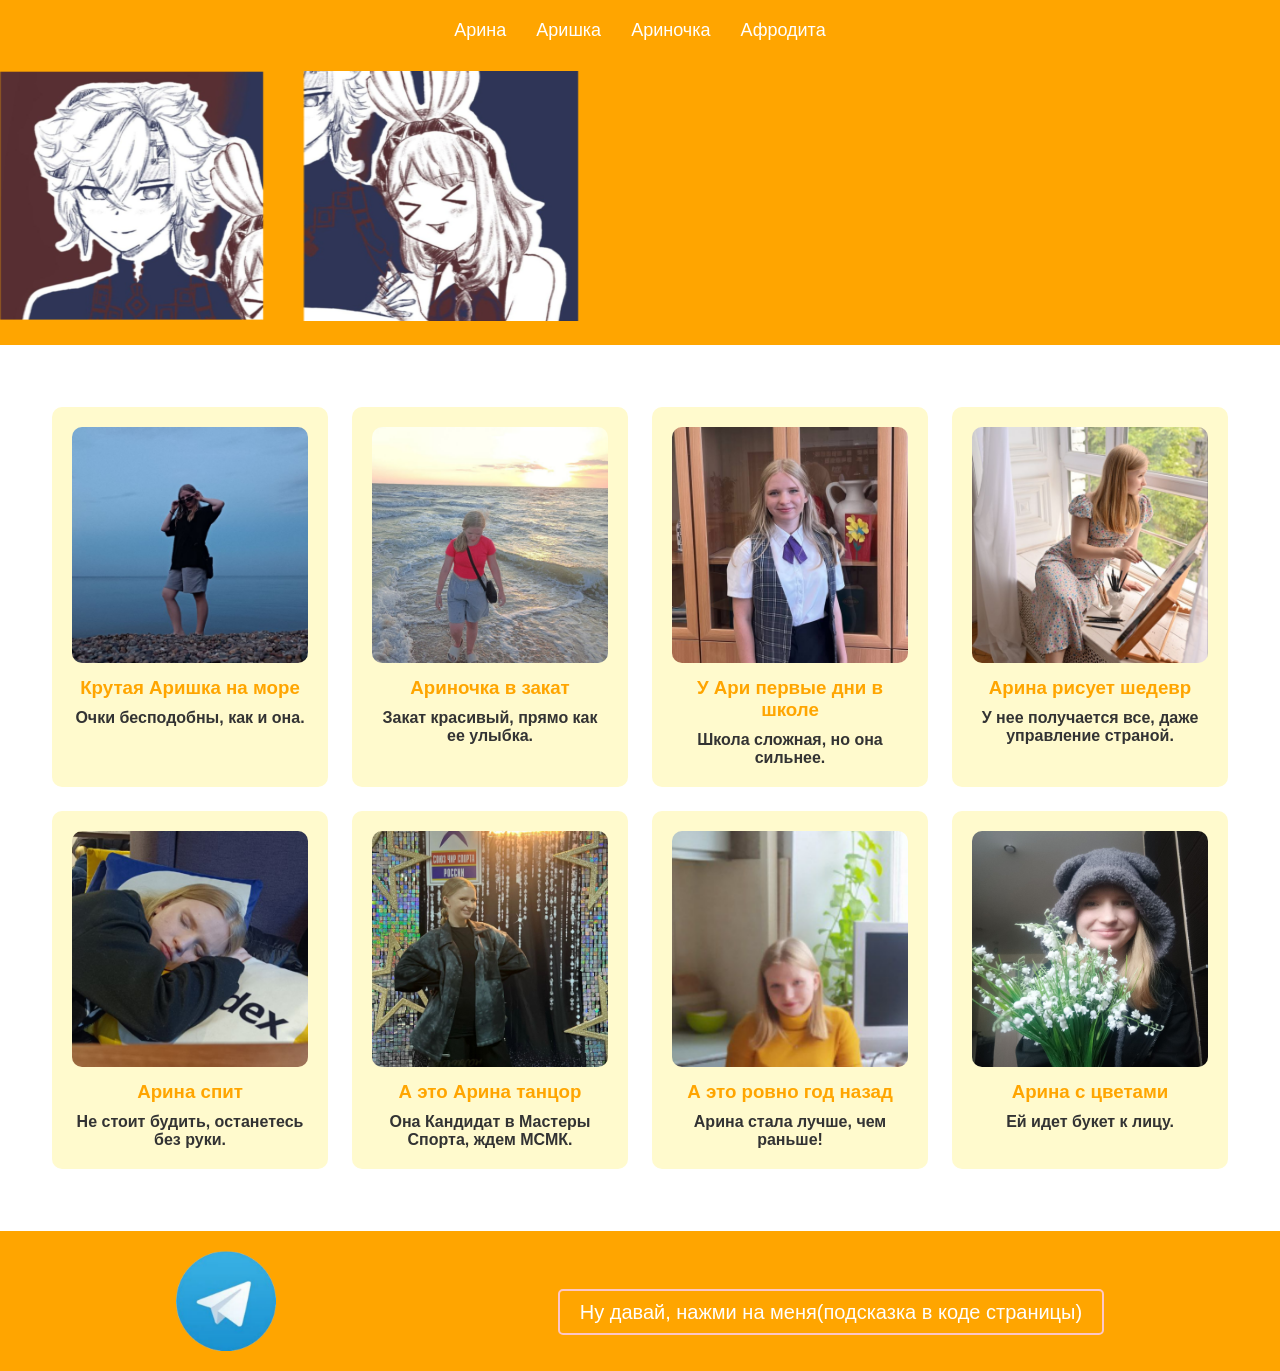
==== index.html @ 45c8c507 "Update and rename Аришка.html to index.html Поменял название на index" ====
<!DOCTYPE html>
<html lang="ru">
<head>
    <meta charset="UTF-8">
    <meta name="viewport" content="width=device-width, initial-scale=1.0">
    <title>С Днем Рождения, Аришка</title>
    <link rel="stylesheet" href="Аришка_красиви.css"> <!-- аришка, зайди в мой тг (нажми на иконку телеги) и в описании дальнейшие действия-->
</head>
<body>
    <header>
        <div class="container">
            <nav>
                <ul>
                    <li><a href="#arina1">Арина</a></li>
                    <li><a href="#arina4">Аришка</a></li>
                    <li><a href="#arina6">Ариночка</a></li>
                    <li><a href="#arina8">Афродита</a></li>
                </ul>
            </nav>

           
            

        </div>
        <div class="logo1">
            <img src="ава_и_а.png" alt="Парная ава" height="250px" width="580px">
        </div>

    </header>

    <section class="products">
        <div class="container">
            <div class="product" id="arina1">
                <img src="арина_очки.png" alt="Аришка 1">
                <h3>Крутая Аришка на море</h3>
                <p>Очки бесподобны, как и она.</p>
            </div>
            <div class="product" id="arina2">
                <img src="арина_закат.png" alt="Аришка 2">
                <h3>Ариночка в закат</h3>
                <p>Закат красивый, прямо как ее улыбка.</p>
            </div>
            <div class="product" id="arina3">
                <img src="арина_школа.png" alt="Аришка 3">
                <h3>У Ари первые дни в школе</h3>
                <p>Школа сложная, но она сильнее.</p>
            </div>
            <div class="product" id="arina4">
                <img src="арина_рисует.png" alt="Аришка 4">
                <h3>Арина рисует шедевр</h3>
                <p>У нее получается все, даже управление страной.</p>
            </div>
            <div class="product" id="arina5">
                <img src="арина_спит.png" alt="Аришка 5">
                <h3>Арина спит</h3>
                <p>Не стоит будить, останетесь без руки.</p>
            </div>
            <div class="product" id="arina6">
                <img src="арина_танцы.png" alt="Аришка 6">
                <h3>А это Арина танцор</h3>
                <p>Она Кандидат в Мастеры Спорта, ждем МСМК.</p>
            </div>
            <div class="product" id="arina7">
                <img src="арина_на_прошлом_др.png" alt="Аришка 7">
                <h3>А это ровно год назад</h3>
                <p>Арина стала лучше, чем раньше!</p>
            </div>
            <div class="product" id="arina8">
                <img src="арина_цветы.jpg" alt="Аришка 8">
                <h3>Арина с цветами</h3>
                <p>Ей идет букет к лицу.</p>
            </div>
        </div>
    </section>
    

    <footer>
        <div class="container">
            <a href="https://t.me/Aiatys1" class="telegram-link">
                <img src="ава_телега.png" alt="Telegram"> <div class="download-container">
                    <a href="анимационный ролик.mp4" download class="download-link">Ну давай, нажми на меня(подсказка в коде страницы)</a>
        </div>
            </a>
        </div>
    </footer>
</body>
</html>
---- Аришка_красиви.css ----
* {
    margin: 0;
    padding: 0;
    box-sizing: border-box;
}

body {
    font-family: Arial, sans-serif;
    background-image: url('аришка1.jpg');
    background-size: cover;
    background-position: center;
    color: #333;
}

header {
    background-color: #FFA500;
    padding: 20px 0px;
    text-align: center;
}

header nav ul {
    list-style: none;
    display: flex;
    justify-content: center;
}

header nav ul li {
    margin: 0 15px;
}

header nav ul li a {
    color: #fff;
    text-decoration: none;
    font-size: 18px;
}

header nav ul li a:hover {
    text-decoration: underline;
}

.products {
    padding: 50px 0;
    background-color: rgba(255, 255, 255, 0.9);
}

.container {
    display: flex;
    flex-wrap: wrap;
    justify-content: space-around;
    max-width: 1200px;
    margin: 0 auto;
}

.products .product {
    width: 23%;
    margin: 1%;
    text-align: center;
    background-color: #FFFACD;
    padding: 20px;
    border-radius: 10px;
    box-sizing: border-box;
}

.products .product img {
    width: 100%;
    height: auto;
    border-radius: 10px;
}

.products .product h3 {
    margin: 10px 0;
    color: #FFA500;
}

.products .product p {
    color: #333;
    font-weight: bold;
}

footer {
    background-color: #FFA500;
    padding: 20px 0;
    text-align: center;
}

footer .telegram-link {
    color: #fff;
    text-decoration: none;
    font-size: 20px;
    display: flex;
    align-items: center;
    justify-content: center;
}

footer .telegram-link img {
    width: 100px;
    height: 100px;
    margin-right: 10px;
}

footer .telegram-link:hover {
    text-decoration: underline;
}


.logo1 
{
    padding-right: 1000px;
    margin-top: 30px;
}

.logo2
{
    margin-right: 30px;
    margin-top: 30px;
}

.download-container {
    text-align: center;
    margin-top: 50px;
}

.download-link {
    font-size: 20px;
    color: #ffffff;
    text-decoration: none;
    border: 2px solid #fdc6c6;
    padding: 10px 20px;
    border-radius: 5px;
    transition: background-color 0.3s, color 0.3s;
}

.download-link:hover {
    background-color: #ea6f27;
    color: #cb3a3a;
}
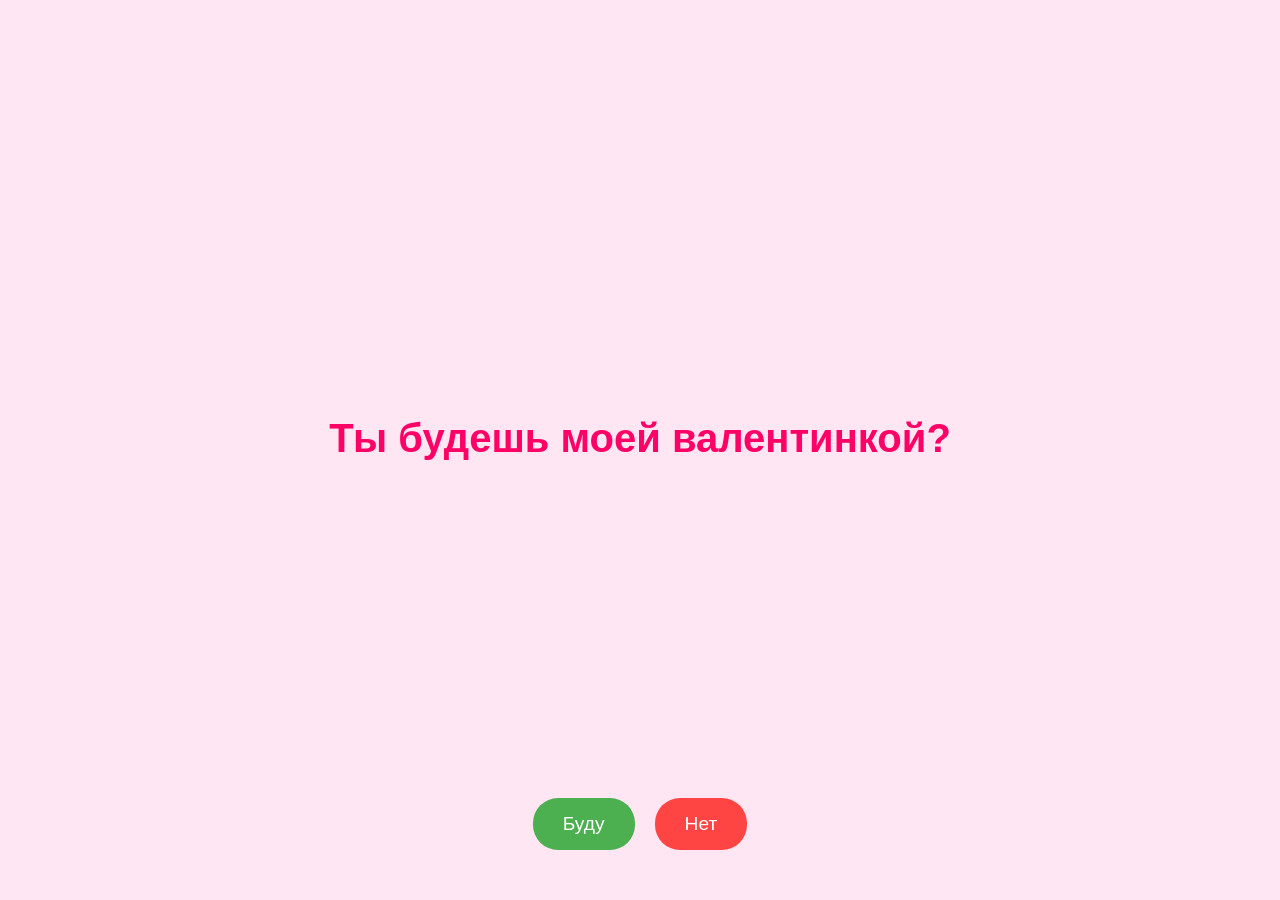
==== commit 0e0addee: "Update and rename Valentinka.html to index.html" ====
--- a/index.html
+++ b/index.html
@@ -3,85 +3,125 @@
 <head>
     <meta charset="UTF-8">
     <meta name="viewport" content="width=device-width, initial-scale=1.0">
-    <title>С Днем Рождения, Аришка</title>
-    <link rel="stylesheet" href="Аришка_красиви.css"> <!-- аришка, зайди в мой тг (нажми на иконку телеги) и в описании дальнейшие действия-->
+    <title>Валентинка</title>
+    <style>
+        body {
+            margin: 0;
+            padding: 0;
+            display: flex;
+            flex-direction: column;
+            justify-content: center;
+            align-items: center;
+            min-height: 100vh;
+            background-color: #ffe6f2;
+            font-family: Arial, sans-serif;
+        }
+
+        .question {
+            font-size: 2.5em;
+            color: #ff0066;
+            text-align: center;
+            margin-bottom: 50px;
+        }
+
+        .buttons-container {
+            position: fixed;
+            bottom: 50px;
+            display: flex;
+            gap: 20px;
+        }
+
+        .btn {
+            padding: 15px 30px;
+            border: none;
+            border-radius: 25px;
+            font-size: 1.2em;
+            cursor: pointer;
+            transition: all 0.3s ease;
+        }
+
+        #yesBtn {
+            background-color: #4CAF50;
+            color: white;
+        }
+
+        #noBtn {
+            background-color: #ff4444;
+            color: white;
+        }
+
+        .hidden {
+            display: none;
+        }
+
+        .valentine-img {
+            max-width: 80%;
+            max-height: 80vh;
+            margin-top: 20px;
+            border-radius: 15px;
+            box-shadow: 0 0 20px rgba(0,0,0,0.3);
+        }
+
+        .full-screen {
+            position: fixed;
+            top: 0;
+            left: 0;
+            width: 100vw !important;
+            height: 100vh !important;
+            border-radius: 0 !important;
+            z-index: 1000;
+        }
+    </style>
 </head>
 <body>
-    <header>
-        <div class="container">
-            <nav>
-                <ul>
-                    <li><a href="#arina1">Арина</a></li>
-                    <li><a href="#arina4">Аришка</a></li>
-                    <li><a href="#arina6">Ариночка</a></li>
-                    <li><a href="#arina8">Афродита</a></li>
-                </ul>
-            </nav>
+    <h1 class="question">Ты будешь моей валентинкой?</h1>
+    
+    <div class="buttons-container">
+        <button id="yesBtn" class="btn">Буду</button>
+        <button id="noBtn" class="btn">Нет</button>
+    </div>
 
-           
+    <img src="valentinka.png" alt="Valentine" class="hidden valentine-img">
+
+    <script>
+        const yesBtn = document.getElementById('yesBtn');
+        const noBtn = document.getElementById('noBtn');
+        const valentineImg = document.querySelector('.valentine-img');
+        let clickCount = 0;
+        let scale = 1;
+
+        const noBtnTexts = [
+            'точно нет?',
+            'пожалуйстаа(((',
+            'я буду плакать(',
+            'я буду плакать('
+        ];
+
+        noBtn.addEventListener('click', () => {
+            clickCount++;
             
+            // Изменение текста кнопки "Нет"
+            if (clickCount <= 3) {
+                noBtn.textContent = noBtnTexts[clickCount - 1];
+            }
 
-        </div>
-        <div class="logo1">
-            <img src="ава_и_а.png" alt="Парная ава" height="250px" width="580px">
-        </div>
+            // Увеличение кнопки "Да"
+            if (clickCount <= 4) {
+                scale += 1;
+                yesBtn.style.transform = `scale(${scale})`;
+                
+                if (clickCount === 4) {
+                    yesBtn.classList.add('full-screen');
+                }
+            }
+        });
 
-    </header>
-
-    <section class="products">
-        <div class="container">
-            <div class="product" id="arina1">
-                <img src="арина_очки.png" alt="Аришка 1">
-                <h3>Крутая Аришка на море</h3>
-                <p>Очки бесподобны, как и она.</p>
-            </div>
-            <div class="product" id="arina2">
-                <img src="арина_закат.png" alt="Аришка 2">
-                <h3>Ариночка в закат</h3>
-                <p>Закат красивый, прямо как ее улыбка.</p>
-            </div>
-            <div class="product" id="arina3">
-                <img src="арина_школа.png" alt="Аришка 3">
-                <h3>У Ари первые дни в школе</h3>
-                <p>Школа сложная, но она сильнее.</p>
-            </div>
-            <div class="product" id="arina4">
-                <img src="арина_рисует.png" alt="Аришка 4">
-                <h3>Арина рисует шедевр</h3>
-                <p>У нее получается все, даже управление страной.</p>
-            </div>
-            <div class="product" id="arina5">
-                <img src="арина_спит.png" alt="Аришка 5">
-                <h3>Арина спит</h3>
-                <p>Не стоит будить, останетесь без руки.</p>
-            </div>
-            <div class="product" id="arina6">
-                <img src="арина_танцы.png" alt="Аришка 6">
-                <h3>А это Арина танцор</h3>
-                <p>Она Кандидат в Мастеры Спорта, ждем МСМК.</p>
-            </div>
-            <div class="product" id="arina7">
-                <img src="арина_на_прошлом_др.png" alt="Аришка 7">
-                <h3>А это ровно год назад</h3>
-                <p>Арина стала лучше, чем раньше!</p>
-            </div>
-            <div class="product" id="arina8">
-                <img src="арина_цветы.jpg" alt="Аришка 8">
-                <h3>Арина с цветами</h3>
-                <p>Ей идет букет к лицу.</p>
-            </div>
-        </div>
-    </section>
-    
-
-    <footer>
-        <div class="container">
-            <a href="https://t.me/Aiatys1" class="telegram-link">
-                <img src="ава_телега.png" alt="Telegram"> <div class="download-container">
-                    <a href="анимационный ролик.mp4" download class="download-link">Ну давай, нажми на меня(подсказка в коде страницы)</a>
-        </div>
-            </a>
-        </div>
-    </footer>
+        yesBtn.addEventListener('click', () => {
+            valentineImg.classList.remove('hidden');
+            yesBtn.classList.add('hidden');
+            noBtn.classList.add('hidden');
+            document.querySelector('.question').classList.add('hidden');
+        });
+    </script>
 </body>
 </html>
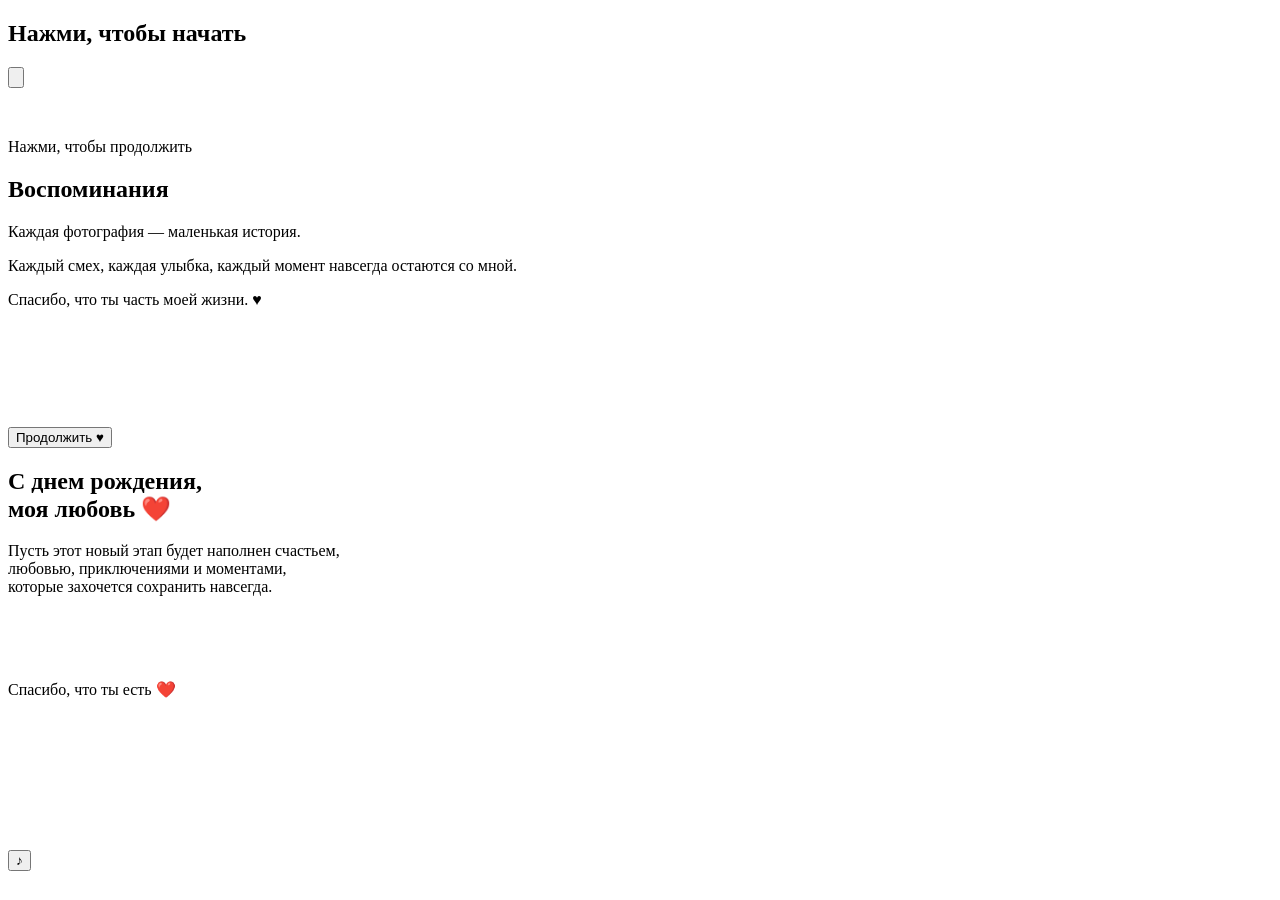
==== commit 9516f588: "Update index.html" ====
--- a/index.html
+++ b/index.html
@@ -1,127 +1,73 @@
 <!DOCTYPE html>
 <html lang="ru">
 <head>
-    <meta charset="UTF-8">
-    <meta name="viewport" content="width=device-width, initial-scale=1.0">
-    <title>Валентинка</title>
-    <style>
-        body {
-            margin: 0;
-            padding: 0;
-            display: flex;
-            flex-direction: column;
-            justify-content: center;
-            align-items: center;
-            min-height: 100vh;
-            background-color: #ffe6f2;
-            font-family: Arial, sans-serif;
-        }
-
-        .question {
-            font-size: 2.5em;
-            color: #ff0066;
-            text-align: center;
-            margin-bottom: 50px;
-        }
-
-        .buttons-container {
-            position: fixed;
-            bottom: 50px;
-            display: flex;
-            gap: 20px;
-        }
-
-        .btn {
-            padding: 15px 30px;
-            border: none;
-            border-radius: 25px;
-            font-size: 1.2em;
-            cursor: pointer;
-            transition: all 0.3s ease;
-        }
-
-        #yesBtn {
-            background-color: #4CAF50;
-            color: white;
-        }
-
-        #noBtn {
-            background-color: #ff4444;
-            color: white;
-        }
-
-        .hidden {
-            display: none;
-        }
-
-        .valentine-img {
-            max-width: 80%;
-            max-height: 80vh;
-            margin-top: 20px;
-            border-radius: 15px;
-            box-shadow: 0 0 20px rgba(0,0,0,0.3);
-        }
-
-        .full-screen {
-            position: fixed;
-            top: 0;
-            left: 0;
-            width: 100vw !important;
-            height: 100vh !important;
-            border-radius: 0 !important;
-            z-index: 1000;
-        }
-    </style>
+  <meta charset="utf-8">
+  <meta name="viewport" content="width=device-width, initial-scale=1, viewport-fit=cover">
+  <meta name="theme-color" content="#0d1b40">
+  <title>С днём рождения ❤️</title>
+  <link rel="preconnect" href="https://fonts.googleapis.com">
+  <link rel="preconnect" href="https://fonts.gstatic.com" crossorigin>
+  <link href="https://fonts.googleapis.com/css2?family=Caveat:wght@500&family=Fraunces:ital,opsz,wght@0,9..144,600;1,9..144,500&display=swap" rel="stylesheet">
+  <link rel="stylesheet" href="style.css">
 </head>
 <body>
-    <h1 class="question">Ты будешь моей валентинкой?</h1>
-    
-    <div class="buttons-container">
-        <button id="yesBtn" class="btn">Буду</button>
-        <button id="noBtn" class="btn">Нет</button>
+<main id="app">
+
+  <!-- Сцена 1: пластинка. data-delay = через сколько мс после входа в сцену элемент появится -->
+  <section class="scene s1 is-active" data-scene="1">
+    <h1 class="title pop" data-delay="200">Нажми, чтобы начать</h1>
+    <div class="player pop" id="player" data-delay="600">
+      <div class="vinyl"></div>
+      <button class="play" id="playBtn" aria-label="Play"><svg viewBox="0 0 24 24"><path d="M7 4.5v15l12-7.5z"/></svg></button>
+      <div class="tonearm"></div>
     </div>
+  </section>
 
-    <img src="valentinka.png" alt="Valentine" class="hidden valentine-img">
+  <!-- Сцена 2: поздравление -->
+  <section class="scene s2" data-scene="2">
+    <figure class="card pop" data-delay="700" style="--r:-2deg">
+      <img src="assets/girl-photo.jpg" alt="" draggable="false">
+      <i class="deco flower"></i><i class="deco cake"></i><i class="deco spark a"></i>
+    </figure>
+    <div class="wish" id="wish"></div>
+    <p class="hint pop" id="hint2">Нажми, чтобы продолжить</p>
+  </section>
 
-    <script>
-        const yesBtn = document.getElementById('yesBtn');
-        const noBtn = document.getElementById('noBtn');
-        const valentineImg = document.querySelector('.valentine-img');
-        let clickCount = 0;
-        let scale = 1;
+  <!-- Сцена 3: воспоминания -->
+  <section class="scene s3" data-scene="3">
+    <div class="memo-text">
+      <h2 class="pop" data-split data-delay="500">Воспоминания</h2>
+      <i class="rule pop" data-delay="1100"></i>
+      <p class="pop" data-delay="1300">Каждая фотография — маленькая история.</p>
+      <p class="pop" data-delay="1700">Каждый смех, каждая улыбка, каждый момент навсегда остаются со мной.</p>
+      <p class="pop" data-delay="2100">Спасибо, что ты часть моей жизни. ♥</p>
+    </div>
+    <div class="polaroids">
+      <figure class="polaroid p1 pop" data-delay="1800" style="--r:-4deg"><img src="assets/memory1.jpg" alt="" draggable="false"><i class="deco spark b"></i></figure>
+      <figure class="polaroid p2 pop" data-delay="2700" style="--r:3deg"><img src="assets/memory2.jpg" alt="" draggable="false"><i class="deco heart"></i></figure>
+      <figure class="polaroid p3 pop" data-delay="3600" style="--r:-1.5deg"><img src="assets/memory3.jpg" alt="" draggable="false"></figure>
+    </div>
+    <button class="next pop" id="toFinal" data-delay="4800">Продолжить ♥</button>
+  </section>
 
-        const noBtnTexts = [
-            'точно нет?',
-            'пожалуйстаа(((',
-            'я буду плакать(',
-            'я буду плакать('
-        ];
+  <!-- Сцена 4: финал -->
+  <section class="scene s4" data-scene="4">
+    <div class="particles"></div>
+    <h2 class="pop" data-split data-delay="700">С днем рождения, <br> моя любовь ❤️</h2>
+    <p class="final-text pop" data-delay="2100">Пусть этот новый этап будет наполнен счастьем,<br>любовью, приключениями и моментами,<br>которые захочется сохранить навсегда.</p>
+    <div class="pair">
+      <figure class="polaroid pop" data-delay="3700" style="--r:-4deg"><img src="assets/final1.jpg" alt="" draggable="false"></figure>
+      <figure class="polaroid pop" data-delay="4500" style="--r:3.5deg"><img src="assets/final2.jpg" alt="" draggable="false"><i class="deco heart"></i></figure>
+    </div>
+    <p class="closing pop" data-delay="5900">Спасибо, что ты есть ❤️</p>
+  </section>
 
-        noBtn.addEventListener('click', () => {
-            clickCount++;
-            
-            // Изменение текста кнопки "Нет"
-            if (clickCount <= 3) {
-                noBtn.textContent = noBtnTexts[clickCount - 1];
-            }
+</main>
 
-            // Увеличение кнопки "Да"
-            if (clickCount <= 4) {
-                scale += 1;
-                yesBtn.style.transform = `scale(${scale})`;
-                
-                if (clickCount === 4) {
-                    yesBtn.classList.add('full-screen');
-                }
-            }
-        });
-
-        yesBtn.addEventListener('click', () => {
-            valentineImg.classList.remove('hidden');
-            yesBtn.classList.add('hidden');
-            noBtn.classList.add('hidden');
-            document.querySelector('.question').classList.add('hidden');
-        });
-    </script>
+<div class="veil" id="veil"></div>
+<div class="grain"></div>
+<button class="music" id="musicBtn" aria-label="Музыка вкл/выкл">♪</button>
+<canvas id="confetti"></canvas>
+<script src="script.js"></script>
 </body>
 </html>
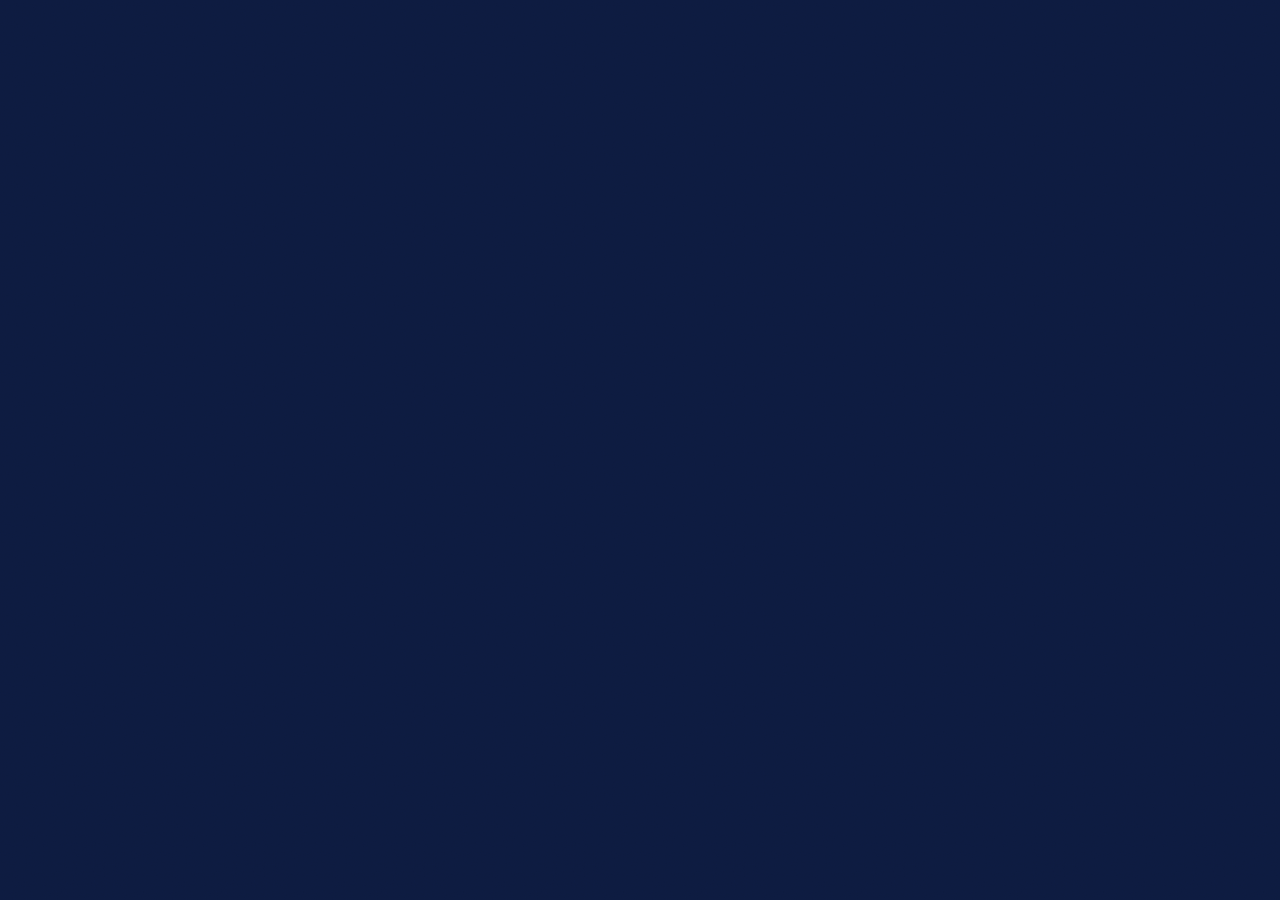
==== commit a0af2765: "Add files via upload" ====
--- a/index.html
+++ b/index.html
@@ -1,73 +1,73 @@
-<!DOCTYPE html>
-<html lang="ru">
-<head>
-  <meta charset="utf-8">
-  <meta name="viewport" content="width=device-width, initial-scale=1, viewport-fit=cover">
-  <meta name="theme-color" content="#0d1b40">
-  <title>С днём рождения ❤️</title>
-  <link rel="preconnect" href="https://fonts.googleapis.com">
-  <link rel="preconnect" href="https://fonts.gstatic.com" crossorigin>
-  <link href="https://fonts.googleapis.com/css2?family=Caveat:wght@500&family=Fraunces:ital,opsz,wght@0,9..144,600;1,9..144,500&display=swap" rel="stylesheet">
-  <link rel="stylesheet" href="style.css">
-</head>
-<body>
-<main id="app">
-
-  <!-- Сцена 1: пластинка. data-delay = через сколько мс после входа в сцену элемент появится -->
-  <section class="scene s1 is-active" data-scene="1">
-    <h1 class="title pop" data-delay="200">Нажми, чтобы начать</h1>
-    <div class="player pop" id="player" data-delay="600">
-      <div class="vinyl"></div>
-      <button class="play" id="playBtn" aria-label="Play"><svg viewBox="0 0 24 24"><path d="M7 4.5v15l12-7.5z"/></svg></button>
-      <div class="tonearm"></div>
-    </div>
-  </section>
-
-  <!-- Сцена 2: поздравление -->
-  <section class="scene s2" data-scene="2">
-    <figure class="card pop" data-delay="700" style="--r:-2deg">
-      <img src="assets/girl-photo.jpg" alt="" draggable="false">
-      <i class="deco flower"></i><i class="deco cake"></i><i class="deco spark a"></i>
-    </figure>
-    <div class="wish" id="wish"></div>
-    <p class="hint pop" id="hint2">Нажми, чтобы продолжить</p>
-  </section>
-
-  <!-- Сцена 3: воспоминания -->
-  <section class="scene s3" data-scene="3">
-    <div class="memo-text">
-      <h2 class="pop" data-split data-delay="500">Воспоминания</h2>
-      <i class="rule pop" data-delay="1100"></i>
-      <p class="pop" data-delay="1300">Каждая фотография — маленькая история.</p>
-      <p class="pop" data-delay="1700">Каждый смех, каждая улыбка, каждый момент навсегда остаются со мной.</p>
-      <p class="pop" data-delay="2100">Спасибо, что ты часть моей жизни. ♥</p>
-    </div>
-    <div class="polaroids">
-      <figure class="polaroid p1 pop" data-delay="1800" style="--r:-4deg"><img src="assets/memory1.jpg" alt="" draggable="false"><i class="deco spark b"></i></figure>
-      <figure class="polaroid p2 pop" data-delay="2700" style="--r:3deg"><img src="assets/memory2.jpg" alt="" draggable="false"><i class="deco heart"></i></figure>
-      <figure class="polaroid p3 pop" data-delay="3600" style="--r:-1.5deg"><img src="assets/memory3.jpg" alt="" draggable="false"></figure>
-    </div>
-    <button class="next pop" id="toFinal" data-delay="4800">Продолжить ♥</button>
-  </section>
-
-  <!-- Сцена 4: финал -->
-  <section class="scene s4" data-scene="4">
-    <div class="particles"></div>
-    <h2 class="pop" data-split data-delay="700">С днем рождения, <br> моя любовь ❤️</h2>
-    <p class="final-text pop" data-delay="2100">Пусть этот новый этап будет наполнен счастьем,<br>любовью, приключениями и моментами,<br>которые захочется сохранить навсегда.</p>
-    <div class="pair">
-      <figure class="polaroid pop" data-delay="3700" style="--r:-4deg"><img src="assets/final1.jpg" alt="" draggable="false"></figure>
-      <figure class="polaroid pop" data-delay="4500" style="--r:3.5deg"><img src="assets/final2.jpg" alt="" draggable="false"><i class="deco heart"></i></figure>
-    </div>
-    <p class="closing pop" data-delay="5900">Спасибо, что ты есть ❤️</p>
-  </section>
-
-</main>
-
-<div class="veil" id="veil"></div>
-<div class="grain"></div>
-<button class="music" id="musicBtn" aria-label="Музыка вкл/выкл">♪</button>
-<canvas id="confetti"></canvas>
-<script src="script.js"></script>
-</body>
-</html>
+<!DOCTYPE html>
+<html lang="ru">
+<head>
+  <meta charset="utf-8">
+  <meta name="viewport" content="width=device-width, initial-scale=1, viewport-fit=cover">
+  <meta name="theme-color" content="#0d1b40">
+  <title>С днём рождения ❤️</title>
+  <link rel="preconnect" href="https://fonts.googleapis.com">
+  <link rel="preconnect" href="https://fonts.gstatic.com" crossorigin>
+  <link href="https://fonts.googleapis.com/css2?family=Caveat:wght@500&family=Fraunces:ital,opsz,wght@0,9..144,600;1,9..144,500&display=swap" rel="stylesheet">
+  <link rel="stylesheet" href="style.css">
+</head>
+<body>
+<main id="app">
+
+  <!-- Сцена 1: пластинка. data-delay = через сколько мс после входа в сцену элемент появится -->
+  <section class="scene s1 is-active" data-scene="1">
+    <h1 class="title pop" data-delay="200">Нажми, чтобы начать</h1>
+    <div class="player pop" id="player" data-delay="600">
+      <div class="vinyl"></div>
+      <button class="play" id="playBtn" aria-label="Play"><svg viewBox="0 0 24 24"><path d="M7 4.5v15l12-7.5z"/></svg></button>
+      <div class="tonearm"></div>
+    </div>
+  </section>
+
+  <!-- Сцена 2: поздравление -->
+  <section class="scene s2" data-scene="2">
+    <figure class="card pop" data-delay="700" style="--r:-2deg">
+      <img src="assets/girl-photo.jpg" alt="" draggable="false">
+      <i class="deco flower"></i><i class="deco cake"></i><i class="deco spark a"></i>
+    </figure>
+    <div class="wish" id="wish"></div>
+    <p class="hint pop" id="hint2">Нажми, чтобы продолжить</p>
+  </section>
+
+  <!-- Сцена 3: воспоминания -->
+  <section class="scene s3" data-scene="3">
+    <div class="memo-text">
+      <h2 class="pop" data-split data-delay="500">Воспоминания</h2>
+      <i class="rule pop" data-delay="1100"></i>
+      <p class="pop" data-delay="1300">Каждая фотография — маленькая история.</p>
+      <p class="pop" data-delay="1700">Каждый смех, каждая улыбка, каждый момент навсегда остаются со мной.</p>
+      <p class="pop" data-delay="2100">Спасибо, что ты часть моей жизни. ♥</p>
+    </div>
+    <div class="polaroids">
+      <figure class="polaroid p1 pop" data-delay="1800" style="--r:-4deg"><img src="assets/memory1.jpg" alt="" draggable="false"><i class="deco spark b"></i></figure>
+      <figure class="polaroid p2 pop" data-delay="2700" style="--r:3deg"><img src="assets/memory2.jpg" alt="" draggable="false"><i class="deco heart"></i></figure>
+      <figure class="polaroid p3 pop" data-delay="3600" style="--r:-1.5deg"><img src="assets/memory3.jpg" alt="" draggable="false"></figure>
+    </div>
+    <button class="next pop" id="toFinal" data-delay="4800">Продолжить ♥</button>
+  </section>
+
+  <!-- Сцена 4: финал -->
+  <section class="scene s4" data-scene="4">
+    <div class="particles"></div>
+    <h2 class="pop" data-split data-delay="700">С днем рождения, <br> моя любовь ❤️</h2>
+    <p class="final-text pop" data-delay="2100">Пусть этот новый этап будет наполнен счастьем,<br>любовью, приключениями и моментами,<br>которые захочется сохранить навсегда.</p>
+    <div class="pair">
+      <figure class="polaroid pop" data-delay="3700" style="--r:-4deg"><img src="assets/final1.jpg" alt="" draggable="false"></figure>
+      <figure class="polaroid pop" data-delay="4500" style="--r:3.5deg"><img src="assets/final2.jpg" alt="" draggable="false"><i class="deco heart"></i></figure>
+    </div>
+    <p class="closing pop" data-delay="5900">Спасибо, что ты есть ❤️</p>
+  </section>
+
+</main>
+
+<div class="veil" id="veil"></div>
+<div class="grain"></div>
+<button class="music" id="musicBtn" aria-label="Музыка вкл/выкл">♪</button>
+<canvas id="confetti"></canvas>
+<script src="script.js"></script>
+</body>
+</html>
--- a/style.css
+++ b/style.css
@@ -0,0 +1,147 @@
+/* ===== Переменные ===== */
+:root{
+  --navy:#14295c; --deep:#0d1b40; --blue:#3d4f87; --ivory:#f6f1e4; --sky:#a9c6ee; --gold:#c9a45c;
+  --ease:cubic-bezier(.22,.8,.2,1);
+  --serif:"Fraunces",Georgia,"Times New Roman",serif;
+  --hand:"Caveat","Segoe Script","Bradley Hand",cursive;
+  --pad:clamp(6px,1.1vmin,12px);
+  /* Декор: SVG прямо в CSS, без внешних файлов */
+  --spark:url("data:image/svg+xml,%3Csvg xmlns='http://www.w3.org/2000/svg' viewBox='0 0 40 40'%3E%3Cpath d='M20 2c1 10 8 17 18 18-10 1-17 8-18 18-1-10-8-17-18-18C12 19 19 12 20 2z' fill='rgb(201,164,92)'/%3E%3C/svg%3E");
+  --heart:url("data:image/svg+xml,%3Csvg xmlns='http://www.w3.org/2000/svg' viewBox='0 0 40 40'%3E%3Cpath d='M20 35C6 25 4 15 11 10c4-3 8-1 9 3 1-4 5-6 9-3 7 5 5 15-9 25z' fill='rgb(169,198,238)' stroke='white' stroke-width='2'/%3E%3C/svg%3E");
+  --flower:url("data:image/svg+xml,%3Csvg xmlns='http://www.w3.org/2000/svg' viewBox='0 0 40 40'%3E%3Cg fill='rgb(169,198,238)' stroke='rgb(61,79,135)'%3E%3Ccircle cx='20' cy='9' r='7'/%3E%3Ccircle cx='31' cy='17' r='7'/%3E%3Ccircle cx='27' cy='30' r='7'/%3E%3Ccircle cx='13' cy='30' r='7'/%3E%3Ccircle cx='9' cy='17' r='7'/%3E%3C/g%3E%3Ccircle cx='20' cy='20' r='5' fill='rgb(201,164,92)'/%3E%3C/svg%3E");
+  --cake:url("data:image/svg+xml,%3Csvg xmlns='http://www.w3.org/2000/svg' viewBox='0 0 40 40'%3E%3Cg stroke='rgb(20,41,92)' stroke-width='1.2'%3E%3Crect x='5' y='24' width='30' height='12' rx='3' fill='white'/%3E%3Crect x='10' y='16' width='20' height='8' rx='2' fill='rgb(169,198,238)'/%3E%3Cpath d='M16 16v-5M20 16v-6M24 16v-5'/%3E%3C/g%3E%3Cg fill='rgb(201,164,92)'%3E%3Ccircle cx='16' cy='9' r='2'/%3E%3Ccircle cx='20' cy='8' r='2'/%3E%3Ccircle cx='24' cy='9' r='2'/%3E%3C/g%3E%3C/svg%3E");
+  --noise:url("data:image/svg+xml,%3Csvg xmlns='http://www.w3.org/2000/svg' width='160' height='160'%3E%3Cfilter id='n'%3E%3CfeTurbulence type='fractalNoise' baseFrequency='.9' numOctaves='2'/%3E%3C/filter%3E%3Crect width='160' height='160' filter='url(%23n)'/%3E%3C/svg%3E");
+}
+*{box-sizing:border-box;margin:0;-webkit-tap-highlight-color:transparent}
+html,body{height:100%;overflow:hidden;overscroll-behavior:none;background:var(--deep);-webkit-text-size-adjust:100%}
+body{font-family:var(--hand);-webkit-font-smoothing:antialiased;user-select:none;-webkit-user-select:none;touch-action:manipulation}
+button{font:inherit;border:0;background:none;color:inherit;cursor:pointer}
+img{display:block;width:100%;pointer-events:none}
+#app{position:relative;width:100%;height:100vh;height:100dvh;overflow:hidden;opacity:0;transition:opacity .9s ease}
+.ready #app{opacity:1}          /* ничего не показываем, пока не загрузились шрифты и фото */
+.grain{position:fixed;inset:0;z-index:3;pointer-events:none;opacity:.07;mix-blend-mode:overlay;background:var(--noise)}
+.veil{position:fixed;inset:0;z-index:3;pointer-events:none;opacity:0;background:radial-gradient(circle,rgba(255,255,255,.95),rgba(169,198,238,.4) 40%,transparent 68%)}
+.veil.go{animation:veil 1.4s ease-out}
+
+/* ===== Сцены и переходы ===== */
+.scene{position:absolute;inset:0;display:flex;align-items:center;justify-content:center;overflow-x:hidden;overflow-y:auto;
+  opacity:0;visibility:hidden;pointer-events:none;filter:blur(8px);transform:scale(1.02);
+  padding:max(4dvh,env(safe-area-inset-top)) max(6vw,env(safe-area-inset-right)) max(4dvh,env(safe-area-inset-bottom)) max(6vw,env(safe-area-inset-left));
+  transition:opacity 1s ease,filter 1s ease,transform 1.1s var(--ease),visibility 0s 1s}
+.scene.is-active{opacity:1;visibility:visible;pointer-events:auto;filter:none;transform:none;
+  transition:opacity 1s ease,filter 1s ease,transform 1.1s var(--ease),visibility 0s}
+.s2.is-active{animation:iris 1.6s cubic-bezier(.65,0,.25,1) both}   /* светлая сцена «раскрывается» из центра пластинки */
+
+/* Общий механизм появления (JS добавляет .is-shown). Для плавности — blur→резкость */
+.pop{--r:0deg;opacity:0;filter:blur(6px);transform:translateY(26px) scale(.93) rotate(calc(var(--r) - 5deg));
+  transition:opacity 1.1s ease,filter 1.1s ease,transform 1.3s var(--ease)}
+.pop.is-shown{opacity:1;filter:none;transform:rotate(var(--r))}
+.polaroid.is-shown,.card.is-shown{animation:sway 7s ease-in-out 1.4s infinite}
+.next.pop:not(.is-shown){pointer-events:none}
+.w{display:inline-block;opacity:0;filter:blur(8px);transform:translateY(.45em);
+  transition:opacity .9s ease,filter .9s ease,transform 1s var(--ease);transition-delay:calc(var(--i)*.14s)}
+.is-shown .w{opacity:1;filter:none;transform:none}
+
+/* ===== Сцена 1 ===== */
+.s1{flex-direction:column;gap:7dvh;background:radial-gradient(70% 60% at 50% 58%,#1f3f86,var(--navy) 55%,var(--deep))}
+.title{font-family:var(--serif);font-weight:600;font-size:clamp(2.6rem,9vw,4.8rem);color:var(--ivory);letter-spacing:.02em;text-shadow:0 6px 40px rgba(0,0,0,.4)}
+.player{--d:min(66vmin,420px);position:relative;width:var(--d);height:var(--d)}
+.vinyl{position:absolute;inset:0;border-radius:50%;
+  background:
+    conic-gradient(transparent,rgba(255,255,255,.1) 8%,transparent 18%,transparent 50%,rgba(255,255,255,.1) 58%,transparent 68%),
+    repeating-radial-gradient(circle,transparent 0 22px,rgba(255,255,255,.07) 23px 24px),
+    radial-gradient(circle,#3a3a3a,#161616 35%,#0b0b0b);
+  box-shadow:0 0 0 10px rgba(255,255,255,.04),0 30px 80px rgba(0,0,0,.55),0 0 110px rgba(110,150,255,.18)}
+.player.on .vinyl{animation:spin 3.2s linear infinite}
+.play{position:absolute;inset:34%;border-radius:50%;background:var(--ivory);display:grid;place-items:center;
+  box-shadow:0 0 0 5px rgba(201,164,92,.55),0 0 0 14px rgba(246,241,228,.08);animation:pulse 2.4s ease-in-out infinite}
+.play svg{width:40%;fill:var(--navy)}
+.player.on .play{animation:none;pointer-events:none}
+.tonearm{position:absolute;top:6%;right:4%;width:42%;height:7px;border-radius:4px;background:linear-gradient(#ececec,#b9bec8);
+  box-shadow:0 5px 12px rgba(0,0,0,.4);transform-origin:calc(100% - 4px) 50%;transform:rotate(22deg);transition:transform 1.2s var(--ease)}
+.tonearm::before{content:"";position:absolute;left:-6px;top:-4px;width:16px;height:15px;border-radius:3px;background:#c9ccd3}
+.tonearm::after{content:"";position:absolute;right:-6px;top:-7px;width:20px;height:20px;border-radius:50%;background:#d9dce2}
+.player.on .tonearm{transform:rotate(-34deg)}
+
+/* ===== Рамки и декор ===== */
+.polaroid,.card{position:relative;border-radius:6px;box-shadow:0 24px 50px rgba(8,16,50,.32),0 3px 8px rgba(8,16,50,.18)}
+.polaroid{background:var(--ivory);padding:var(--pad) var(--pad) calc(var(--pad)*4)}
+.polaroid img{aspect-ratio:1;object-fit:cover;border-radius:3px;background:linear-gradient(135deg,#cfdcf3,#eadfd0)}
+.card{background:var(--navy);border-radius:12px;padding:calc(var(--pad)*1.6) calc(var(--pad)*1.6) calc(var(--pad)*6)}
+.card img{aspect-ratio:4/5;object-fit:cover;border-radius:5px;background:linear-gradient(135deg,#27427f,#14295c)}
+.polaroid::before,.card::before{content:"";position:absolute;z-index:1;top:-9px;left:50%;width:34%;height:18px;margin-left:-17%;
+  background:rgba(201,164,92,.38);transform:rotate(-3deg);box-shadow:0 1px 2px rgba(0,0,0,.12)}
+.deco{position:absolute;z-index:2;width:clamp(30px,5vmin,52px);aspect-ratio:1;background:center/contain no-repeat;filter:drop-shadow(0 3px 5px rgba(0,0,0,.25));animation:sway 5s ease-in-out infinite}
+.flower{background-image:var(--flower);left:-4%;top:-5%}
+.cake{background-image:var(--cake);right:-5%;bottom:3%;width:clamp(36px,6.5vmin,64px);animation-delay:-2s}
+.spark{background-image:var(--spark)}
+.spark.a{right:-3%;top:8%;width:clamp(18px,3vmin,30px)}
+.spark.b{left:-4%;bottom:12%;width:clamp(18px,3vmin,30px)}
+.heart{background-image:var(--heart);right:-4%;bottom:6%}
+
+/* ===== Сцена 2 ===== */
+.s2{gap:clamp(28px,7vw,110px);background:radial-gradient(90% 80% at 28% 40%,#fcf9f0,var(--ivory) 60%,#e9e1cd)}
+.card{width:min(32vw,46dvh);flex:none}
+.wish{width:min(42vw,500px);font-size:clamp(1.55rem,2.7vw,2.4rem);line-height:1.38;color:var(--navy);text-wrap:balance}
+.wish p{margin-bottom:.4em}
+.wish .g{color:transparent}   /* невидимый «призрак» текста резервирует место — вёрстка не прыгает */
+.wish .typing .t::after{content:"";display:inline-block;height:1em;border-right:2px solid var(--gold);margin-right:-2px;vertical-align:-.12em;animation:blink .8s steps(1) infinite}
+.hint{position:fixed;left:0;right:0;bottom:max(4dvh,env(safe-area-inset-bottom));text-align:center;font-size:1.5rem;color:var(--navy)}
+.hint.is-shown{opacity:.7;animation:sway 2.6s ease-in-out infinite}
+
+/* ===== Сцена 3 ===== */
+.s3{gap:clamp(24px,5vw,90px);background:radial-gradient(60% 70% at 18% 30%,#51659f,transparent 70%),radial-gradient(50% 60% at 85% 85%,#2e3f78,transparent 70%),var(--blue)}
+.memo-text{flex:0 1 460px;color:var(--ivory)}
+.memo-text h2{font-family:var(--serif);font-style:italic;font-weight:500;font-size:clamp(2.3rem,4.8vw,4.2rem);line-height:1.08;color:#e3ecff;text-wrap:balance}
+.rule{display:block;width:64px;height:2px;margin:1.1em 0;background:var(--gold);border-radius:2px}
+.memo-text p{font-size:clamp(1.4rem,2.2vw,1.9rem);line-height:1.38;color:#e8eefc;margin-bottom:.7em}
+.polaroids{position:relative;width:min(44vw,64dvh);aspect-ratio:1/1.14;flex:none}
+.polaroids .polaroid{position:absolute;width:55%}
+.p1{left:0;top:0}.p2{right:0;top:6%}.p3{left:22%;bottom:0}
+.next{position:fixed;left:50%;bottom:max(3.5dvh,env(safe-area-inset-bottom));margin-left:-85px;width:170px;padding:.4em 0;font-size:1.65rem;
+  color:var(--ivory);border:1.5px solid rgba(201,164,92,.8);border-radius:999px;background:rgba(246,241,228,.08);backdrop-filter:blur(4px)}
+
+/* ===== Сцена 4 ===== */
+.s4{flex-direction:column;gap:2.2dvh;text-align:center;color:var(--navy);background:linear-gradient(180deg,#e4eefb,var(--ivory) 70%)}
+.s4::before{content:"";position:absolute;inset:0;background:radial-gradient(55% 45% at 50% 55%,rgba(255,255,255,.9),transparent);pointer-events:none}
+.s4>*{position:relative}
+.s4 h2{font-family:var(--serif);font-weight:600;font-size:clamp(1.9rem,5.5vw,3.8rem);line-height:1.12;text-wrap:balance}
+.final-text{font-size:clamp(1.3rem,2.3vw,1.85rem);line-height:1.35}
+.pair{display:flex;justify-content:center;padding-top:1dvh}
+.pair .polaroid{width:min(38vw,25dvh)}
+.pair .polaroid+.polaroid{margin-left:-5vmin;margin-top:2.5dvh}
+.closing{font-size:clamp(1.7rem,3vw,2.4rem);color:#2c4a94}
+.particles{position:absolute;inset:0;overflow:hidden;pointer-events:none}
+.particles span{position:absolute;bottom:-8%;opacity:0;animation:drift var(--d) linear infinite;animation-delay:var(--w)}
+.orb{width:var(--s);height:var(--s);border-radius:50%;background:radial-gradient(circle,rgba(255,255,255,.95),rgba(169,198,238,.25) 60%,transparent 70%)}
+.hrt{font-size:var(--s);color:#8fb2ea}
+
+/* ===== Музыка и конфетти ===== */
+.music{position:fixed;top:max(14px,env(safe-area-inset-top));right:max(14px,env(safe-area-inset-right));z-index:5;width:42px;height:42px;border-radius:50%;
+  font-size:1.35rem;color:var(--ivory);background:rgba(20,41,92,.6);backdrop-filter:blur(6px);display:grid;place-items:center;opacity:0;pointer-events:none;transition:opacity .8s}
+.music.show{opacity:.85;pointer-events:auto}
+.music.off::after{content:"";position:absolute;width:24px;height:2px;background:currentColor;transform:rotate(-45deg)}
+#confetti{position:fixed;inset:0;width:100%;height:100%;pointer-events:none;z-index:4}
+
+/* ===== Keyframes (translate — отдельное свойство, не конфликтует с transform) ===== */
+@keyframes spin{to{transform:rotate(360deg)}}
+@keyframes pulse{50%{box-shadow:0 0 0 5px rgba(201,164,92,.55),0 0 0 24px rgba(246,241,228,.04)}}
+@keyframes sway{50%{translate:0 -6px}}
+@keyframes blink{50%{opacity:0}}
+@keyframes iris{from{clip-path:circle(0 at 50% 50%)}to{clip-path:circle(150% at 50% 50%)}}
+@keyframes veil{0%{opacity:0;transform:scale(.4)}30%{opacity:.7}100%{opacity:0;transform:scale(1.7)}}
+@keyframes drift{0%{transform:translateY(0);opacity:0}15%{opacity:.8}100%{transform:translate(var(--x),-110dvh);opacity:0}}
+
+/* ===== Телефон ===== */
+@media (max-width:720px){
+  .s2,.s3{flex-direction:column;gap:3dvh;padding-bottom:12dvh}
+  .card{width:min(56vw,27dvh)}
+  .wish{width:100%;font-size:clamp(1.4rem,6vw,1.7rem)}
+  .memo-text{flex:none;text-align:center}
+  .rule{margin:.8em auto}
+  .memo-text h2{font-size:clamp(2rem,9vw,2.6rem)}
+  .memo-text p{font-size:clamp(1.2rem,5vw,1.4rem);margin-bottom:.4em}
+  .polaroids{width:min(82vw,38dvh)}
+  .pair .polaroid{width:min(42vw,21dvh)}
+}
+@media (prefers-reduced-motion:reduce){.deco,.hint.is-shown,.play,.polaroid.is-shown,.card.is-shown{animation:none}}
